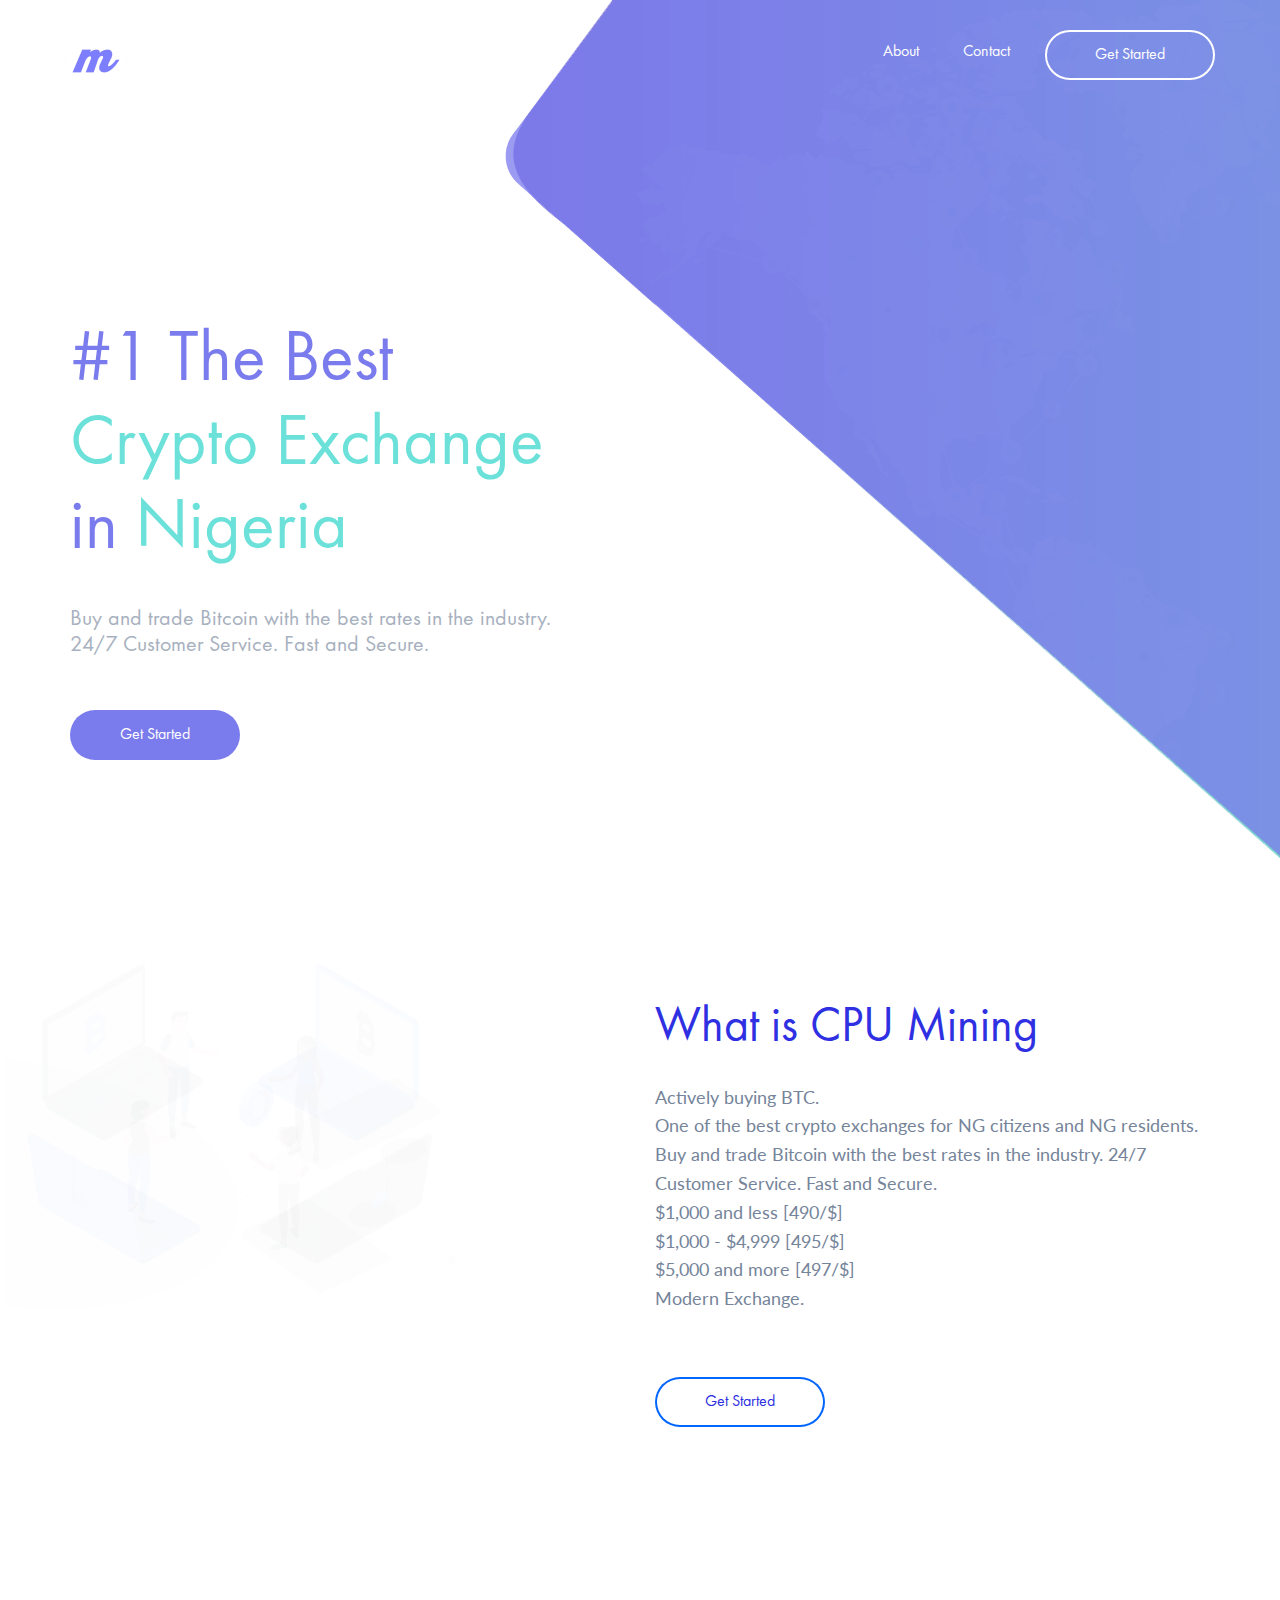
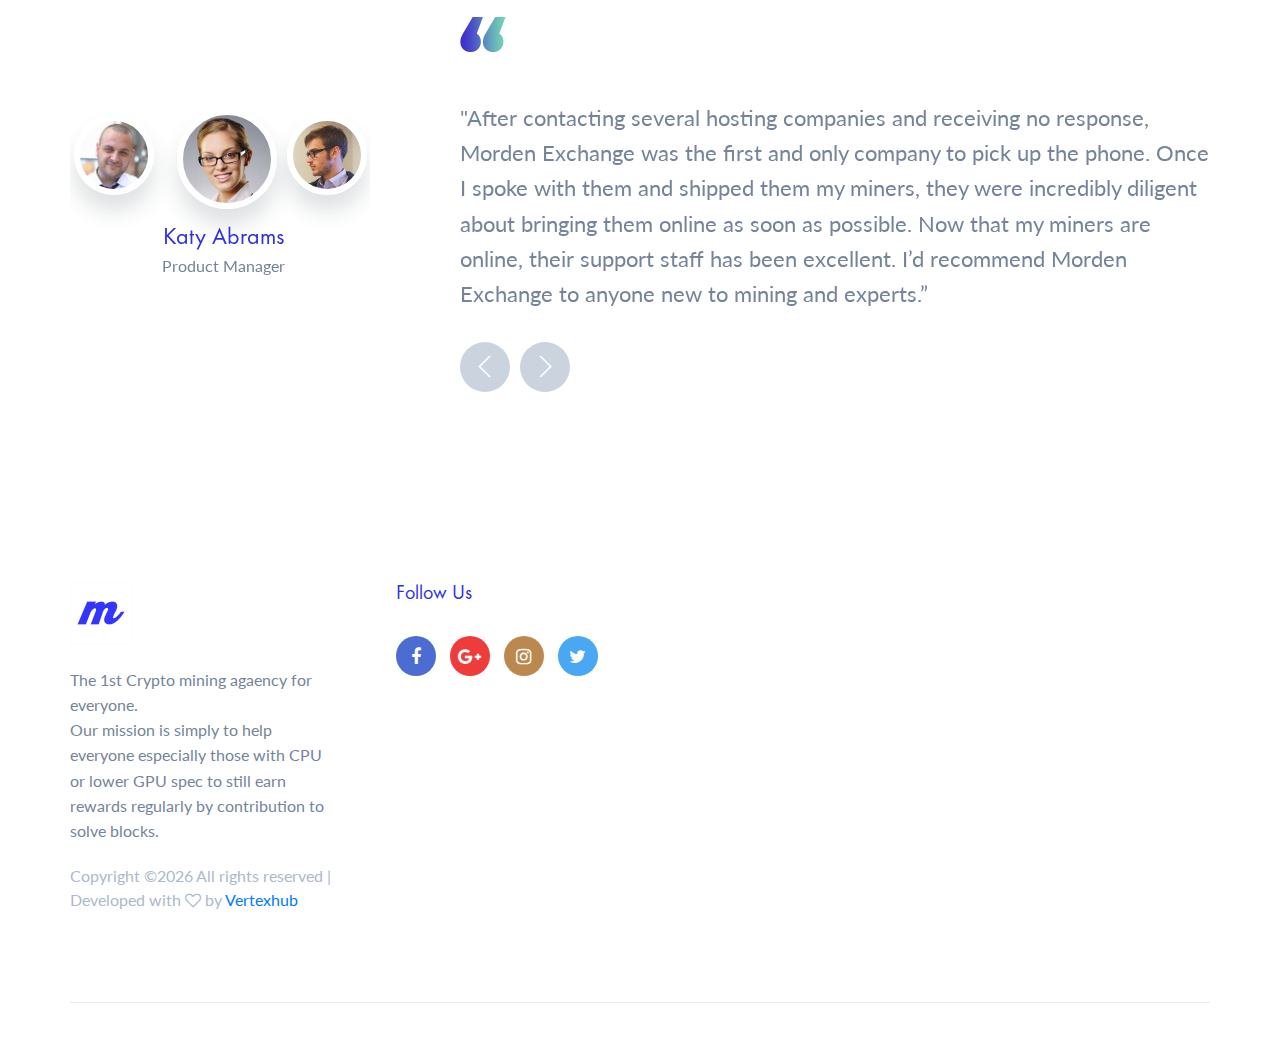
==== index.html @ f6cd6258 "Initial commit" ====
<!DOCTYPE html>
<html lang="en">

<!-- Mirrored from preview.colorlib.com/theme/cryptocurrency/ by HTTrack Website Copier/3.x [XR&CO'2014], Mon, 31 May 2021 11:42:23 GMT -->
<head>
<title>Morder Exchange | The Best Crypto Exchange in Nigeria</title>
<meta charset="UTF-8">
<meta name="description" content="Cryptocurrency Landing Page Template">
<meta name="keywords" content="cryptocurrency, unica, creative, html">
<meta name="viewport" content="width=device-width, initial-scale=1.0">

<link href="img/favicon.png" rel="shortcut icon" />

<link href="https://fonts.googleapis.com/css?family=Lato" rel="stylesheet">

<link rel="stylesheet" href="css/bootstrap.min.css%2bfont-awesome.min.css%2bthemify-icons.css%2banimate.css%2bowl.carousel.css%2bstyle.css.pagespeed.cc.JWs9dCHR3I.css" />
<!--[if lt IE 9]>
	  <script src="https://oss.maxcdn.com/html5shiv/3.7.2/html5shiv.min.js"></script>
	  <script src="https://oss.maxcdn.com/respond/1.4.2/respond.min.js"></script>
	<![endif]-->
</head>
<body>

<div id="preloder">
<div class="loader"></div>
</div>

<header class="header-section clearfix">
<div class="container-fluid">
<a href="index-2.html" class="site-logo">
<img src="img/logo_header.png" alt="" style="border-radius:50vh">
</a>
<div class="responsive-bar"><i class="fa fa-bars"></i></div>
<a href="#" class="user"><i class="fa fa-user"></i></a>
<a href="https://wa.me/2348127516454" class="site-btn" style="border-color: #fff;" target="_blank">Get Started</a>
<nav class="main-menu">
<ul class="menu-list">

<!-- <li><a href="#">News</a></li> -->
<li><a href="#About">About</a></li>
<li><a href="#Contact">Contact</a></li>
</ul>
</nav>
</div>
</header>


<section class="hero-section">
<div class="container">
<div class="row">
<div class="col-md-6 hero-text">
<h2>#1 The Best <br><span>Crypto Exchange</span> <br>in <span>Nigeria</span></h2>
<h4>Buy and trade Bitcoin with the best rates in the industry.<br><span>24/7 Customer Service.</span>  Fast and Secure. </h4>
<form class="hero-subscribe-from">
<!-- <input type="text" placeholder="Enter your email"> -->
<a href="https://wa.me/2348127516454" target="_blank" ><div class="site-btn sb-gradients" style="background: #2E30E2;" >Get Started</div></a>
</form>
</div>
<div class="col-md-6">
<img src="img/hero.SVG" class="laptop-image" alt="" style="width:50vh; margin-top: -5vh">
</div>
</div>
</div>
</section>


<section class="about-section spad" id="About">
<div class="container">
<div class="row">
<div class="col-lg-6 offset-lg-6 about-text">
<h2>What is CPU Mining</h2>
<p>Actively buying BTC.
<br>
One of the best crypto exchanges for NG citizens and NG residents. Buy and trade Bitcoin with the best rates in the industry. 24/7 Customer Service. Fast and Secure.
<br>
$1,000 and less    [490/$]
<br>
$1,000 - $4,999   [495/$]
<br>
$5,000 and more  [497/$]
<br>
Modern Exchange.</p>
<a href="https://wa.me/2348127516454" target="_blank" class="site-btn sb-gradients sbg-line mt-5"  style="background: #0066ff;">Get Started</a>
</div>
</div>
<div class="about-img">
<img src="img/hero3.svg" alt="" style="margin-top: -10vh;width: 50vh;">
</div>
</div>
</section>

<!-- 





<section class="fact-section gradient-bg">
<div class="container">
<div class="row">
<div class="col-sm-6 col-md-6 col-lg-3">
<div class="fact">
<h2>60 +</h2>
<p>Support <br> Countries</p>
<i class="ti-basketball"></i>
</div>
</div>
<div class="col-sm-6 col-md-6 col-lg-3">
<div class="fact">
<h2>12K +</h2>
<p>Transactions <br> per hour</p>
<i class="ti-panel"></i>
</div>
</div>
<div class="col-sm-6 col-md-6 col-lg-3">
<div class="fact">
<h2>80K +</h2>
<p>Largest <br> Transactions</p>
<i class="ti-stats-up"></i>
</div>
</div>
<div class="col-sm-6 col-md-6 col-lg-3">
<div class="fact">
<h2>5 +</h2>
<p>Years <br> of Experience</p>
<i class="ti-user"></i>
</div>
</div>
</div>
</div>
</section> -->

<section class="review-section spad">
<div class="container">
<div class="row">
<div class="col-lg-8 push-8">
<img src="img/xquote.png.pagespeed.ic.L88rSBZiqU.png" alt="" class="quote mb-5">
<div class="review-text-slider owl-carousel">
<div class="review-text">
<p>"After contacting several hosting companies and receiving no response, Morden Exchange was the first and only company to pick up the phone. Once I spoke with them and shipped them my miners, they were incredibly diligent about bringing them online as soon as possible. Now that my miners are online, their support staff has been excellent. I’d recommend Morden Exchange to anyone new to mining and experts.”</p>
</div>
<div class="review-text">
<p>"The Best crypto mining agency so far, thanks alot."</p>
</div>
<div class="review-text">
<p>"Super easy to get started and the design is user friendly.”</p>
</div>
</div>
</div>
<div class="col-lg-4 pr-0 pull-3">
<div class="review-meta-slider owl-carousel pt-5">
<div class="author-meta">
<div class="author-avatar set-bg" data-setbg="img/review/1.jpg"></div>
<div class="author-name">
<h4>ETTIENNE WILSON</h4>
<p>Part-Time Miner</p>
</div>
</div>
<div class="author-meta">
<div class="author-avatar set-bg" data-setbg="img/review/2.jpg"></div>
<div class="author-name">
<h4>ETTIENNE WILSON</h4>
<p>Head of Design</p>
</div>
</div>
<div class="author-meta">
<div class="author-avatar set-bg" data-setbg="img/review/3.jpg"></div>
<div class="author-name">
<h4>Katy Abrams</h4>
<p>Product Manager</p>
</div>
</div>
</div>
</div>
</div>
</div>
</section>

<footer class="footer-section" id="Contact">
<div class="container">
<div class="row spad">
<div class="col-md-6 col-lg-3 footer-widget">
<img src="img/logo_header.png" class="mb-4" alt="">
<p>The 1st Crypto mining agaency for everyone.<br> Our mission is simply to help everyone especially those with CPU or lower GPU spec to still earn rewards regularly by contribution to solve blocks.</p>
<span>
Copyright &copy;<script>document.write(new Date().getFullYear());</script> All rights reserved | Developed with <i class="fa fa-heart-o" aria-hidden="true"></i> by <a href="https://vertexhub.co/" target="_blank">Vertexhub</a>
</span>
</div>
<!-- <div class="col-md-6 col-lg-2 offset-lg-1 footer-widget">
<h5 class="widget-title">Resources</h5>
<ul>
<li><a href="https://xmrig.com/" target="_blank">Recommended Miner</a></li>
<li><a href="https://nanopool.org/?" target="_blank">Coin Overview</a></li>
<li><a href="https://cryptomining-blog.com/tag/cpu-coin/" target="_blank">Blog News (CPU Coins)</a></li>
<li><a href="https://freedomnode.com/blog/how-to-build-a-mining-rig-step-by-step-guide/" target="_blank">Setup a Dedecated Rig</a></li>
<li><a href="https://miningpoolstats.stream/" target="_blank">Mining Pool Stats</a></li>
</ul>
</div>
<div class="col-md-6 col-lg-2 offset-lg-1 footer-widget">
<h5 class="widget-title">Quick Links</h5>
<ul>
<li><a href="#">Our Android App</a></li>
<li><a href="#">Our Iphone App</a></li>
</ul>
</div> -->
<div class="col-md-6 col-lg-3 footer-widget pl-lg-5 pl-3">
<h5 class="widget-title">Follow Us</h5>
<div class="social">
<a href="#" class="facebook"><i class="fa fa-facebook"></i></a>
<a href="#" class="google"><i class="fa fa-google-plus"></i></a>
<a href="#" class="instagram"><i class="fa fa-instagram"></i></a>
<a href="#" class="twitter"><i class="fa fa-twitter"></i></a>
</div>
</div>
</div>
<div class="footer-bottom">
<div class="row">
<!-- <div class="col-lg-4 store-links text-center text-lg-left pb-3 pb-lg-0">
<a href="#"><img src="img/appstore.png" alt="" class="mr-2"></a>
<a href="#"><img src="img/playstore.png" alt=""></a>
</div> -->
<div class="col-lg-8 text-center text-lg-right">
<!-- <ul class="footer-nav">
<li><a href="#">DPA</a></li>
<li><a href="#">Terms of Use</a></li>
<li><a href="#">Privacy Policy </a></li>
<li><a href="#"><span class="__cf_email__" data-cfemail="b1c2c4c1c1dec3c5f1d2dedcc1d0dfc89fd2dedc">[email&#160;protected]</span></a></li>
<li><a href="#">(123) 456-7890</a></li>
</ul> -->
</div>
</div>
</div>
</div>
</footer>

<script data-cfasync="false" src="../../cdn-cgi/scripts/5c5dd728/cloudflare-static/email-decode.min.js"></script><script src="js/jquery-3.2.1.min.js"></script>
<script src="js/owl.carousel.min.js"></script>
<script>//<![CDATA[
/* =================================
------------------------------------
	Cryptocurrency - Landing Page Template
	Version: 1.0
 ------------------------------------ 
 ====================================*/


'use strict';


$(window).on('load', function() {
	/*------------------
		Preloder
	--------------------*/
	$(".loader").fadeOut(); 
	$("#preloder").delay(400).fadeOut("slow");

});

(function($) {

	/*------------------
		Navigation
	--------------------*/
	$('.responsive-bar').on('click', function(event) {
		$('.main-menu').slideToggle(400);
		event.preventDefault();
	});


	/*------------------
		Background set
	--------------------*/
	$('.set-bg').each(function() {
		var bg = $(this).data('setbg');
		$(this).css('background-image', 'url(' + bg + ')');
	});

	
	/*------------------
		Review
	--------------------*/
	var review_meta = $(".review-meta-slider");
    var review_text = $(".review-text-slider");


    review_text.on('changed.owl.carousel', function(event) {
		review_meta.trigger('next.owl.carousel');
	});

	review_meta.owlCarousel({
		loop: true,
		nav: false,
		dots: true,
		items: 3,
		center: true,
		margin: 20,
		autoplay: true,
		mouseDrag: false,
	});


	review_text.owlCarousel({
		loop: true,
		nav: true,
		dots: false,
		items: 1,
		margin: 20,
		autoplay: true,
		navText: ['<i class="ti-angle-left"><i>', '<i class="ti-angle-right"><i>'],
		animateOut: 'fadeOutDown',
    	animateIn: 'fadeInDown',
	});



	 /*------------------
		Contact Form
	--------------------*/
    $(".check-form").focus(function () {
        $(this).next("span").addClass("active");
    });
    $(".check-form").blur(function () {
        if ($(this).val() === "") {
            $(this).next("span").removeClass("active");
        }
    });


})(jQuery);


//]]></script>

<script async src="https://www.googletagmanager.com/gtag/js?id=UA-23581568-13"></script>
<script>
  window.dataLayer = window.dataLayer || [];
  function gtag(){dataLayer.push(arguments);}
  gtag('js', new Date());

  gtag('config', 'UA-23581568-13');
</script>
<script defer src="../../../static.cloudflareinsights.com/beacon.min.js" data-cf-beacon='{"rayId":"657ff037bb47c4fc","token":"cd0b4b3a733644fc843ef0b185f98241","version":"2021.5.2","si":10}'></script>
<!--Start of Tawk.to Script-->
<script type="text/javascript">
var Tawk_API=Tawk_API||{}, Tawk_LoadStart=new Date();
(function(){
var s1=document.createElement("script"),s0=document.getElementsByTagName("script")[0];
s1.async=true;
s1.src='https://embed.tawk.to/60ba89b84ae6dd0abe7c89c4/1f7cajupf';
s1.charset='UTF-8';
s1.setAttribute('crossorigin','*');
s0.parentNode.insertBefore(s1,s0);
})();
</script>
<!--End of Tawk.to Script-->
</body>

<!-- Mirrored from preview.colorlib.com/theme/cryptocurrency/ by HTTrack Website Copier/3.x [XR&CO'2014], Mon, 31 May 2021 11:42:38 GMT -->
</html>
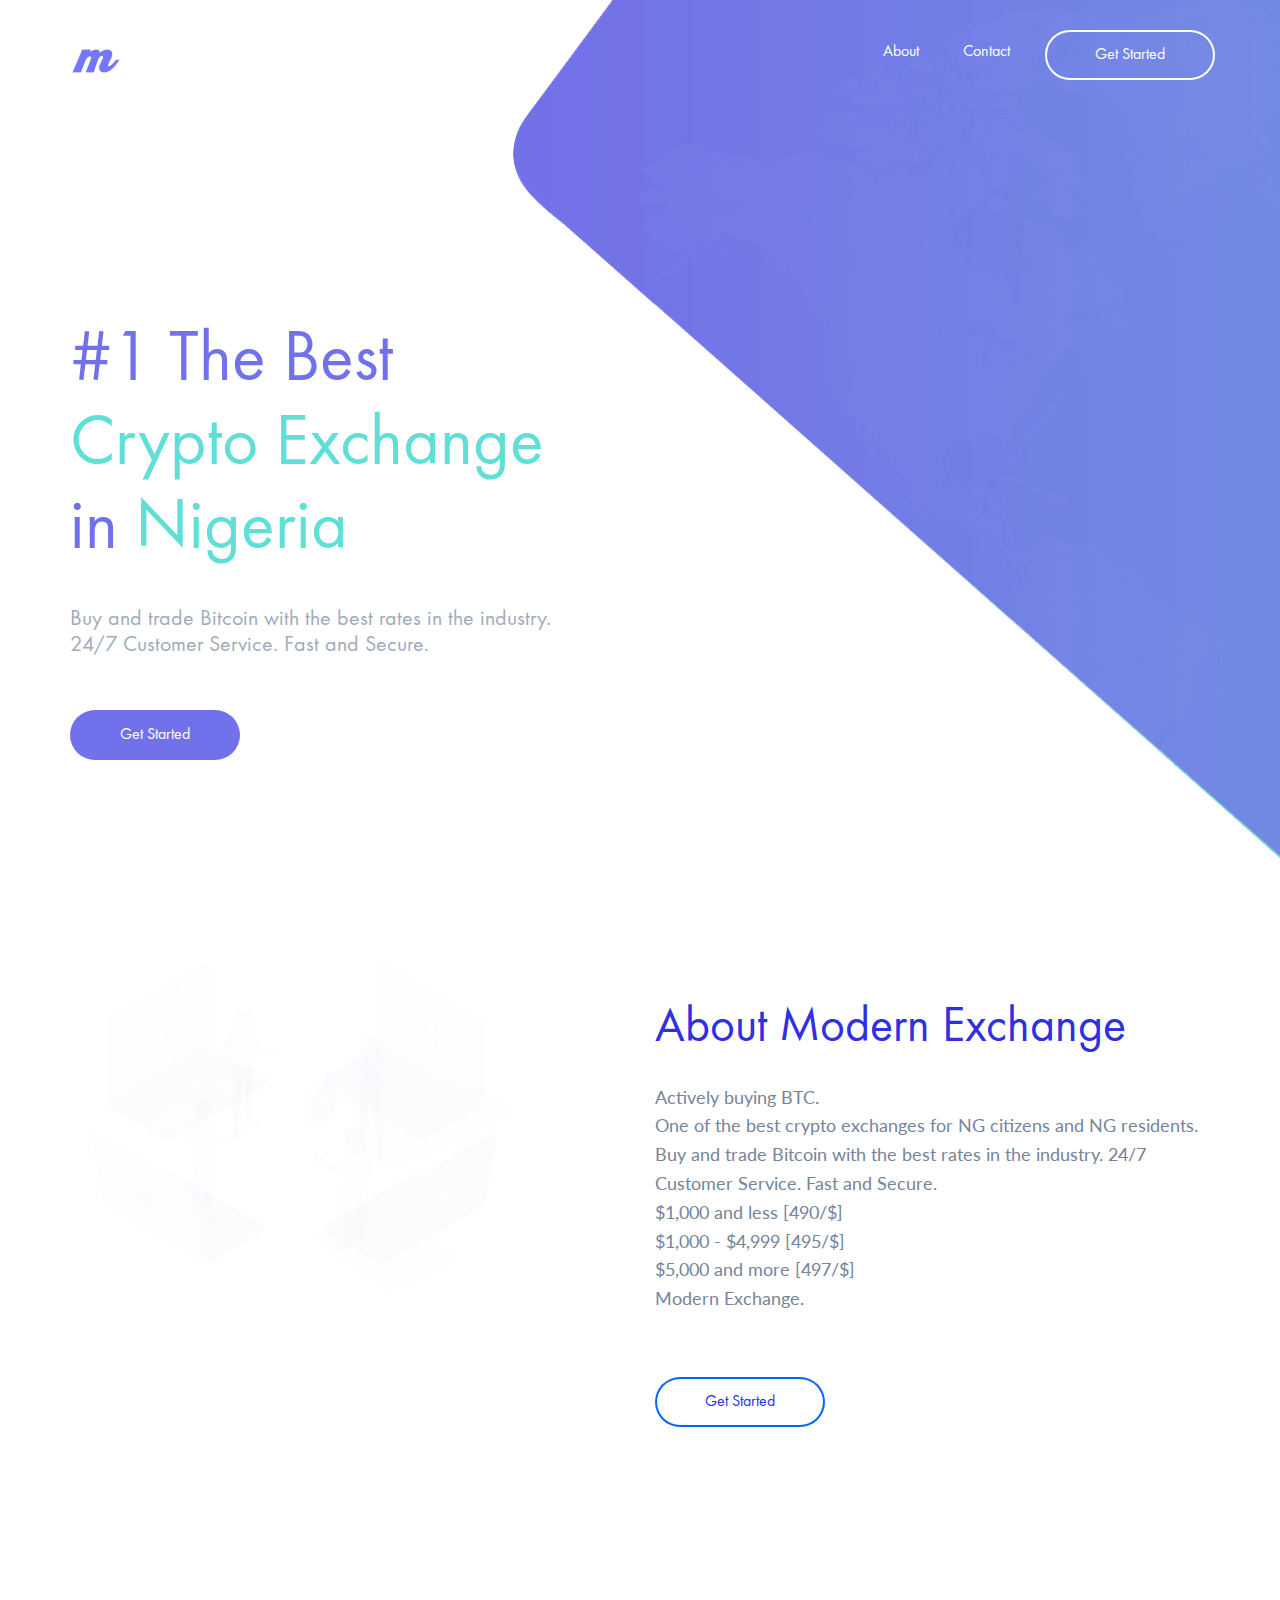
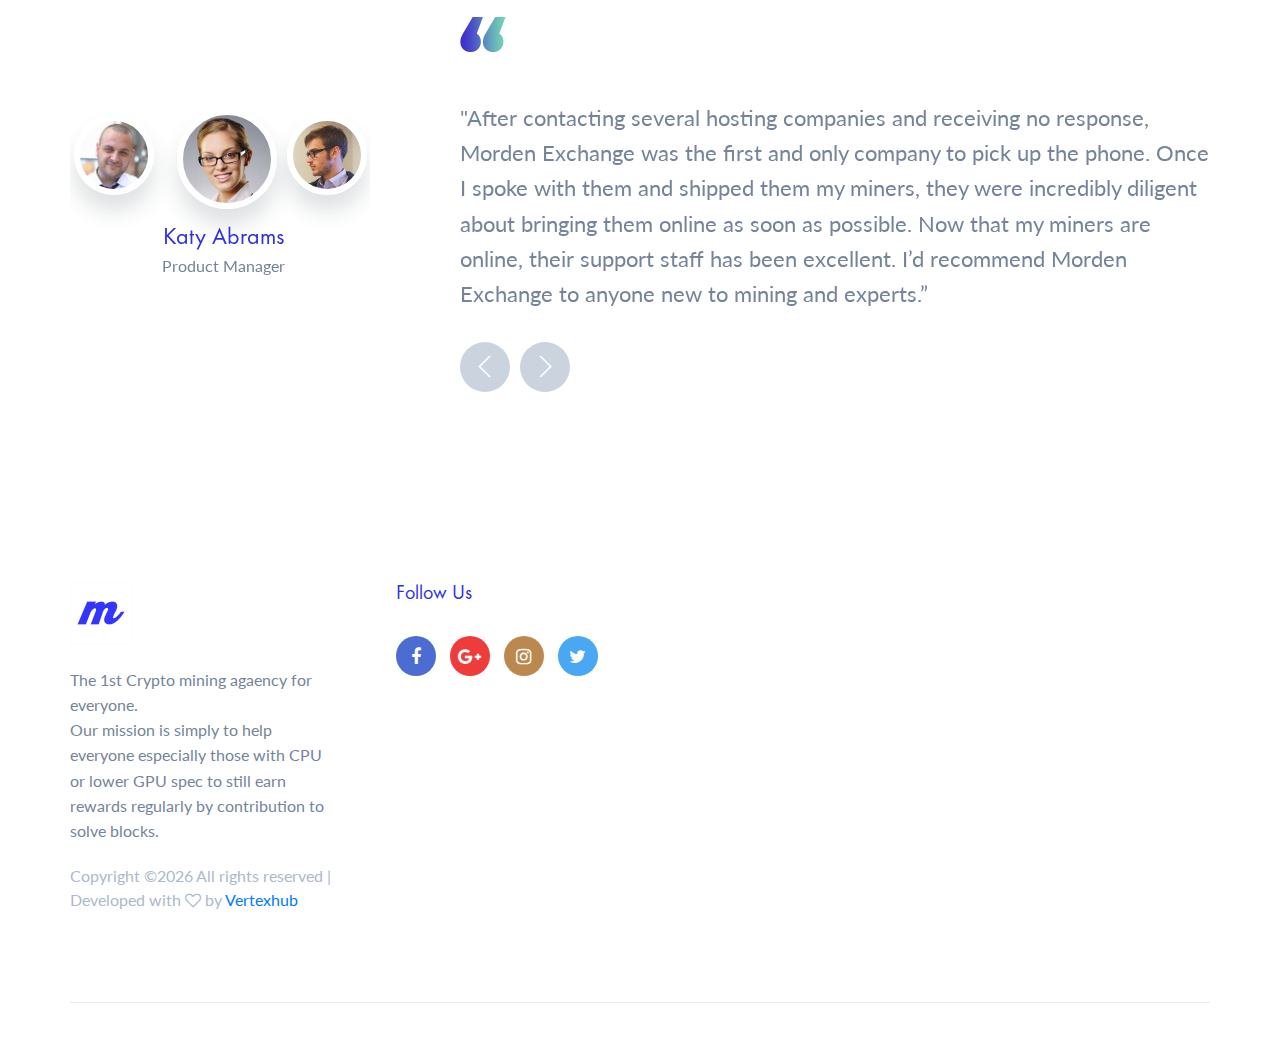
==== commit dd287960: "v1.0" ====
--- a/index.html
+++ b/index.html
@@ -57,7 +57,7 @@
 </form>
 </div>
 <div class="col-md-6">
-<img src="img/hero.SVG" class="laptop-image" alt="" style="width:50vh; margin-top: -5vh">
+<img src="img/hero.SVG" class="laptop-image" alt="" style="width:50vh; margin-top: -5vh;">
 </div>
 </div>
 </div>
@@ -68,7 +68,7 @@
 <div class="container">
 <div class="row">
 <div class="col-lg-6 offset-lg-6 about-text">
-<h2>What is CPU Mining</h2>
+<h2>About Modern Exchange</h2>
 <p>Actively buying BTC.
 <br>
 One of the best crypto exchanges for NG citizens and NG residents. Buy and trade Bitcoin with the best rates in the industry. 24/7 Customer Service. Fast and Secure.
@@ -84,7 +84,7 @@
 </div>
 </div>
 <div class="about-img">
-<img src="img/hero3.svg" alt="" style="margin-top: -10vh;width: 50vh;">
+<img src="img/hero3.svg" alt="" style="margin-top: -10vh;width: 50vh;margin-left: 5vw;">
 </div>
 </div>
 </section>
@@ -340,19 +340,6 @@
   gtag('config', 'UA-23581568-13');
 </script>
 <script defer src="../../../static.cloudflareinsights.com/beacon.min.js" data-cf-beacon='{"rayId":"657ff037bb47c4fc","token":"cd0b4b3a733644fc843ef0b185f98241","version":"2021.5.2","si":10}'></script>
-<!--Start of Tawk.to Script-->
-<script type="text/javascript">
-var Tawk_API=Tawk_API||{}, Tawk_LoadStart=new Date();
-(function(){
-var s1=document.createElement("script"),s0=document.getElementsByTagName("script")[0];
-s1.async=true;
-s1.src='https://embed.tawk.to/60ba89b84ae6dd0abe7c89c4/1f7cajupf';
-s1.charset='UTF-8';
-s1.setAttribute('crossorigin','*');
-s0.parentNode.insertBefore(s1,s0);
-})();
-</script>
-<!--End of Tawk.to Script-->
 </body>
 
 <!-- Mirrored from preview.colorlib.com/theme/cryptocurrency/ by HTTrack Website Copier/3.x [XR&CO'2014], Mon, 31 May 2021 11:42:38 GMT -->
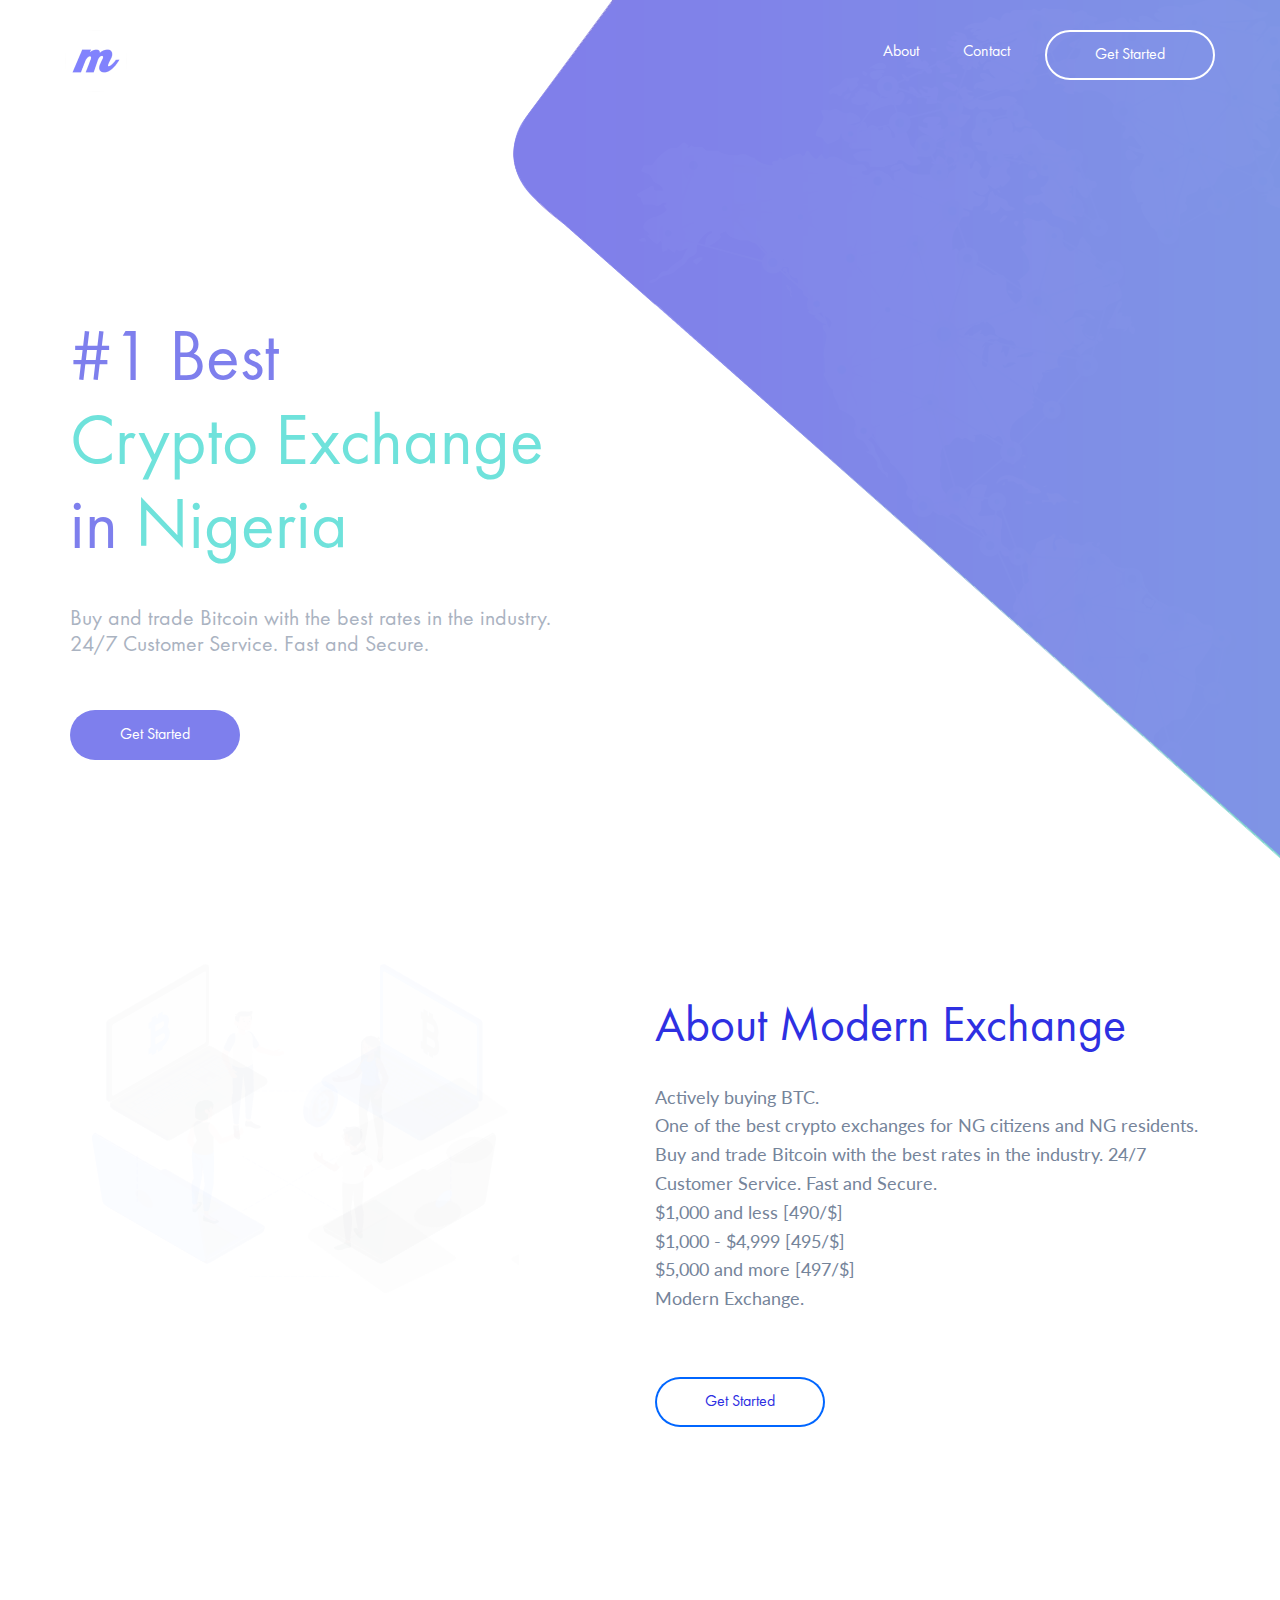
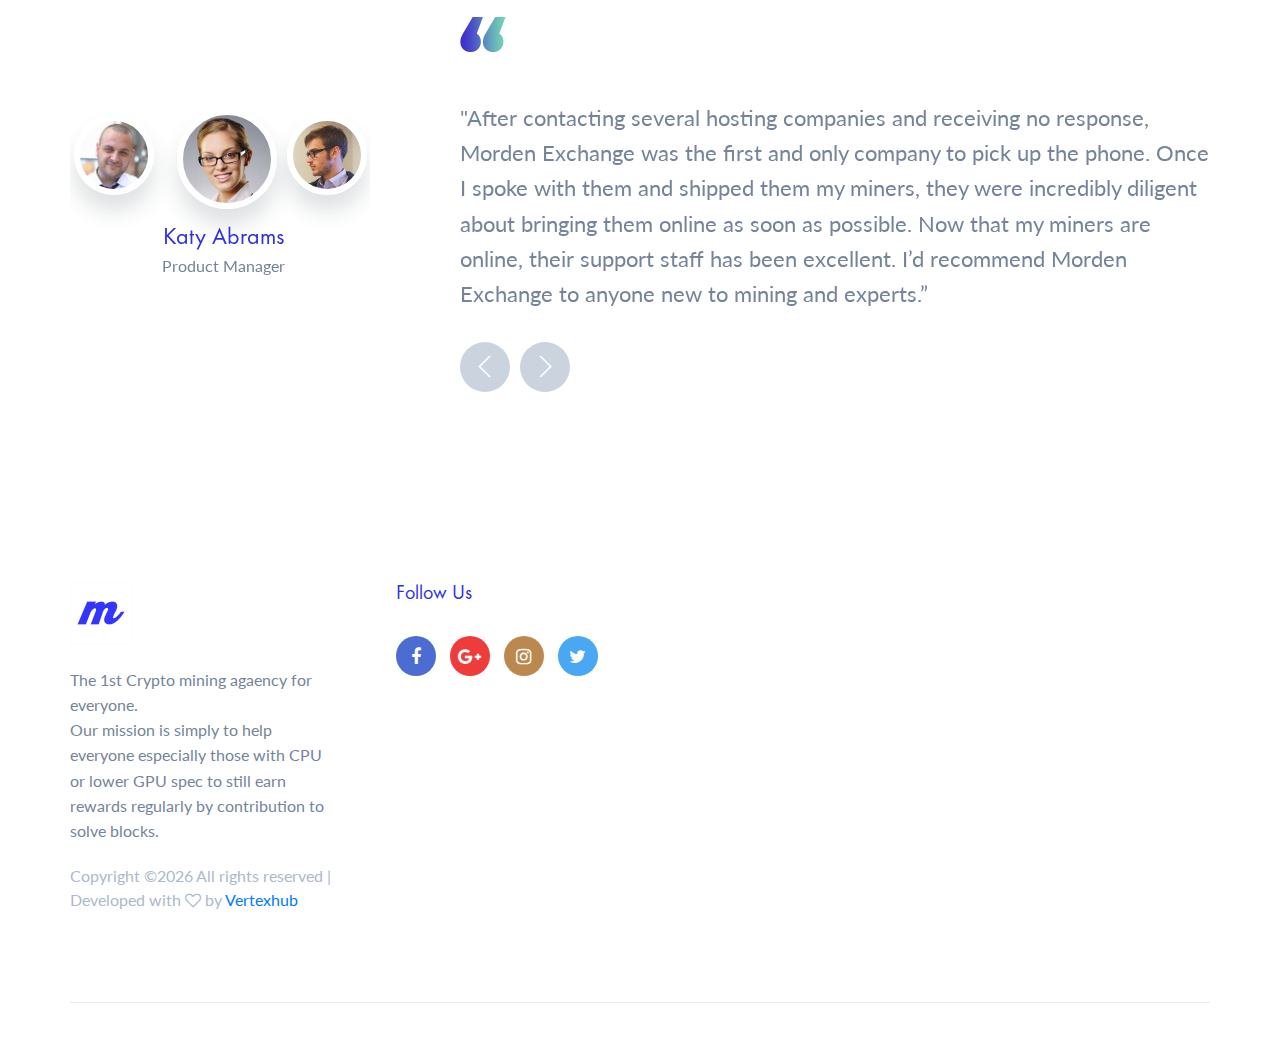
==== commit cf28a3e1: "x" ====
--- a/index.html
+++ b/index.html
@@ -49,7 +49,7 @@
 <div class="container">
 <div class="row">
 <div class="col-md-6 hero-text">
-<h2>#1 The Best <br><span>Crypto Exchange</span> <br>in <span>Nigeria</span></h2>
+<h2>#1 Best <br><span>Crypto Exchange</span> <br>in <span>Nigeria</span></h2>
 <h4>Buy and trade Bitcoin with the best rates in the industry.<br><span>24/7 Customer Service.</span>  Fast and Secure. </h4>
 <form class="hero-subscribe-from">
 <!-- <input type="text" placeholder="Enter your email"> -->
